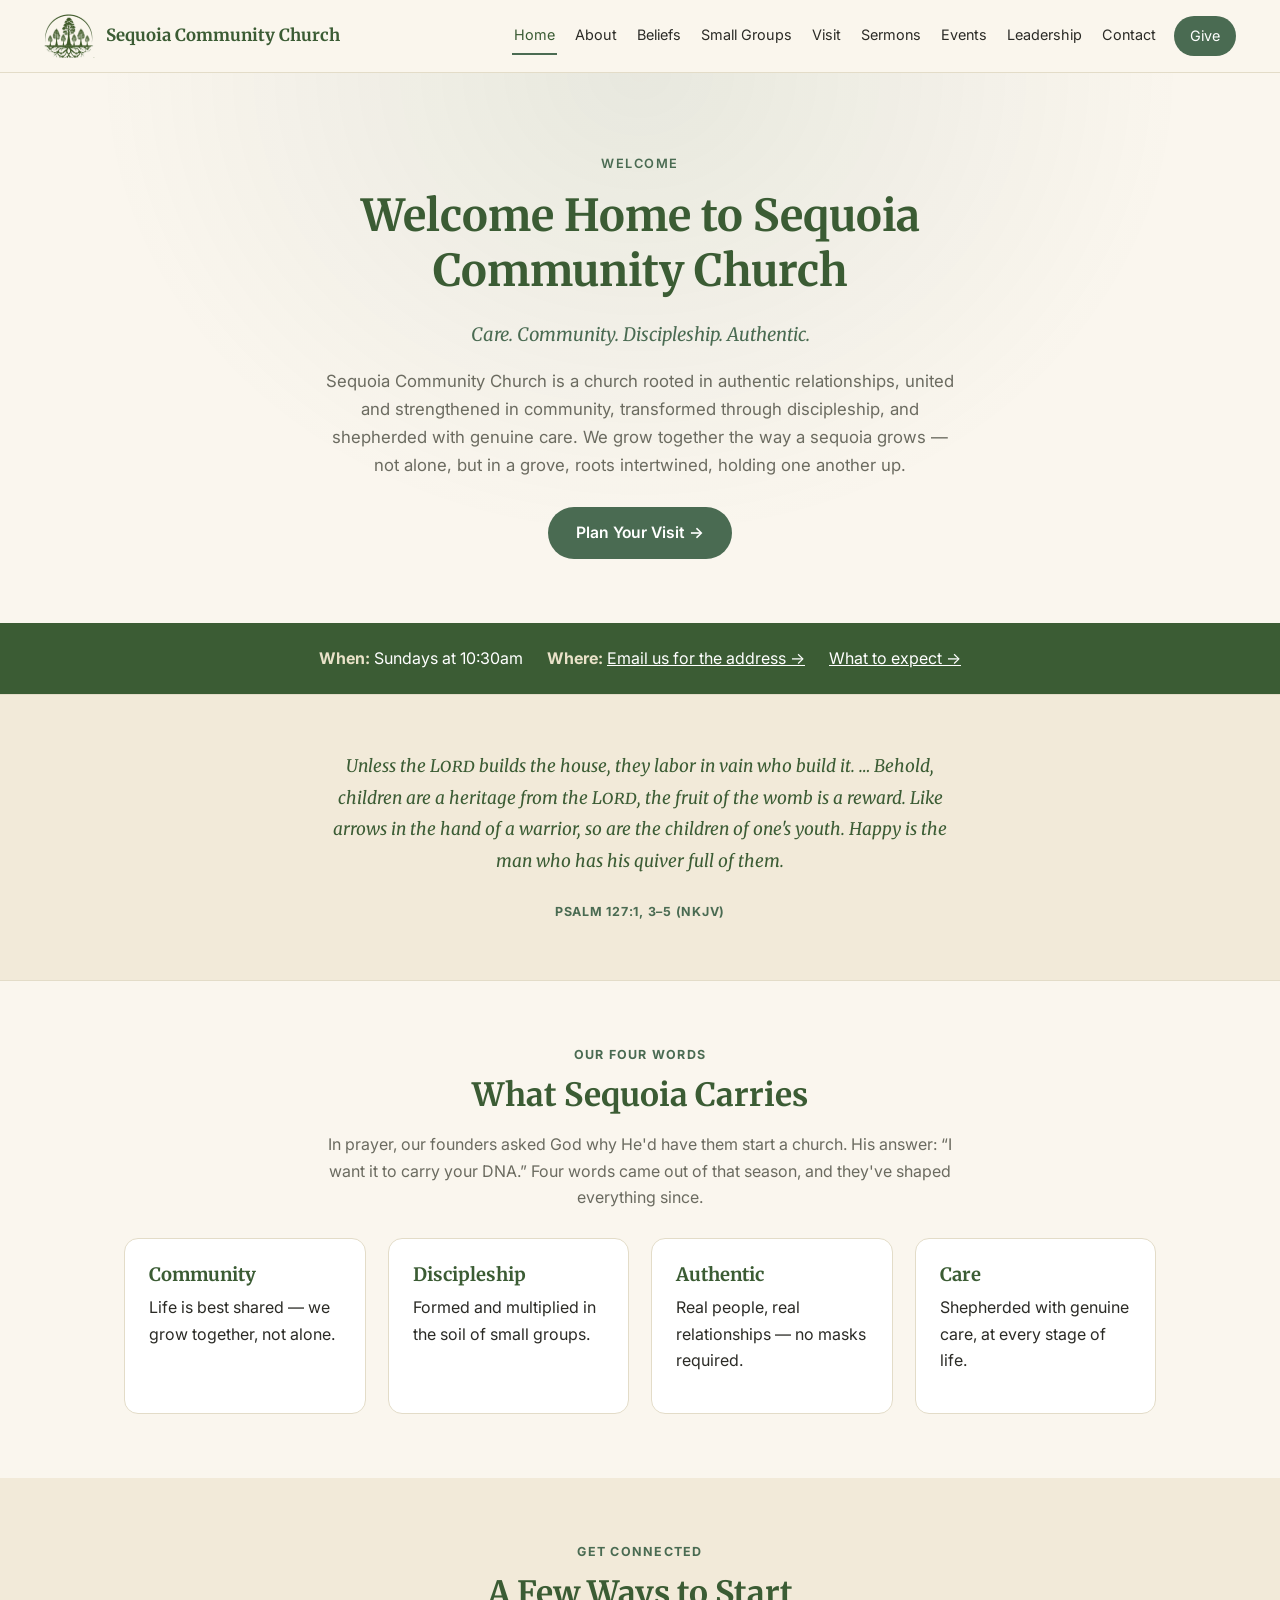
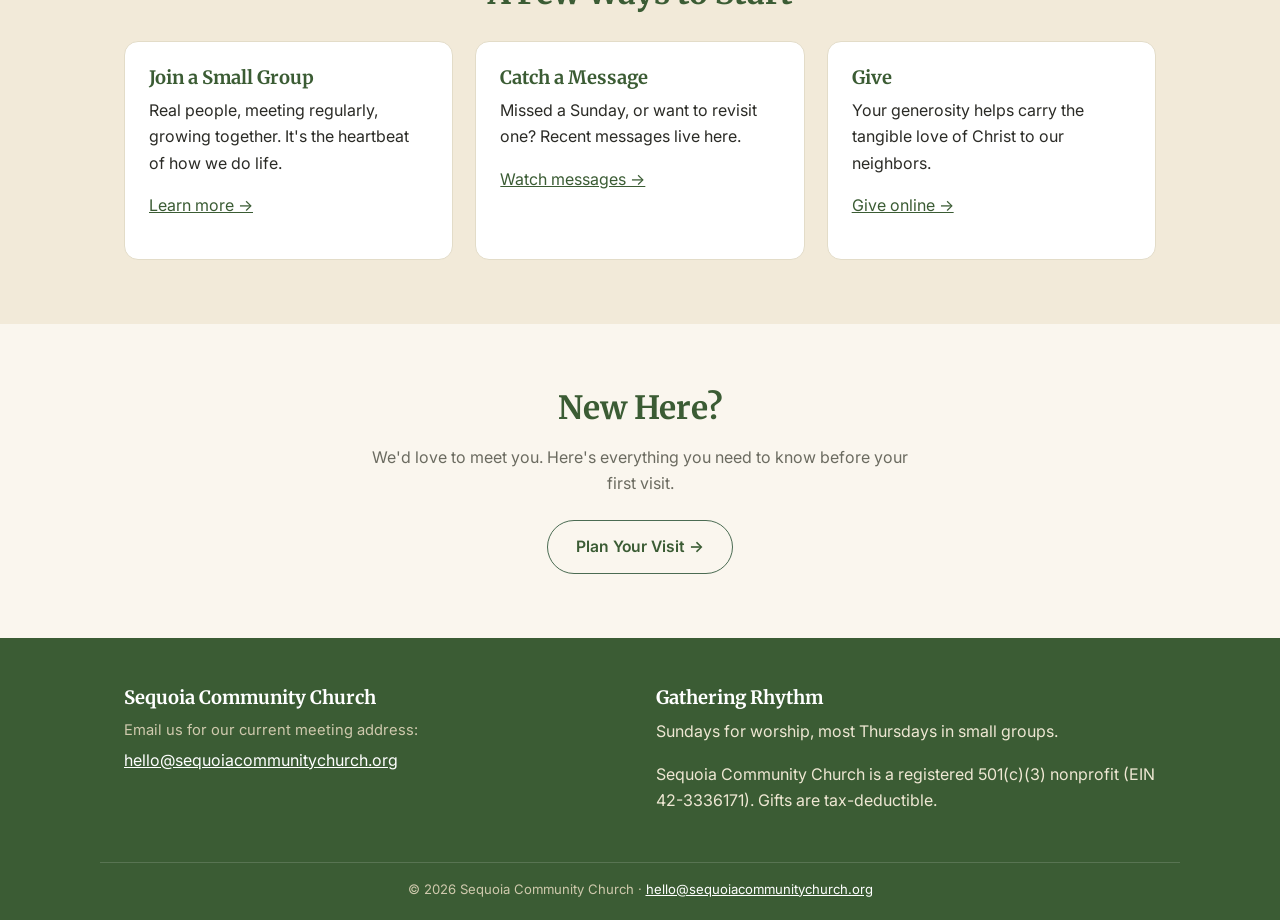
==== index.html @ 40dc04bb "Initial site build" ====
<!doctype html>
<html lang="en">
<head>
<meta charset="UTF-8">
<meta name="viewport" content="width=device-width, initial-scale=1">
<title>Sequoia Community Church</title>
<meta name="description" content="Sequoia Community Church — rooted in authentic relationships, united in community, transformed through discipleship, shepherded with genuine care.">
<link rel="icon" type="image/png" href="favicon.png">
<link rel="apple-touch-icon" href="apple-touch-icon.png">
<link rel="preconnect" href="https://fonts.googleapis.com">
<link rel="preconnect" href="https://fonts.gstatic.com" crossorigin>
<link href="https://fonts.googleapis.com/css2?family=Merriweather:wght@400;700;900&family=Inter:wght@400;500;600;700&display=swap" rel="stylesheet">
<link rel="stylesheet" href="styles.css">
</head>
<body>
<header class="site-header">
  <div class="wrap header-inner">
    <a href="index.html" class="brand">
      <img src="logo-mark.png" alt="Sequoia Community Church logo">
      Sequoia Community Church
    </a>
    <button class="nav-toggle" aria-label="Toggle menu">&#9776;</button>
    <nav class="site-nav">
      <a href="index.html" class="active">Home</a>
      <a href="about.html">About</a>
      <a href="beliefs.html">Beliefs</a>
      <a href="small-groups.html">Small Groups</a>
      <a href="visit.html">Visit</a>
      <a href="sermons.html">Sermons</a>
      <a href="events.html">Events</a>
      <a href="leadership.html">Leadership</a>
      <a href="contact.html">Contact</a>
      <a href="give.html" class="cta">Give</a>
    </nav>
  </div>
</header>

<section class="hero">
  <div class="wrap">
    <div class="eyebrow">Welcome</div>
    <h1>Welcome Home to Sequoia Community Church</h1>
    <p class="subhead">Care. Community. Discipleship. Authentic.</p>
    <p class="lede">Sequoia Community Church is a church rooted in authentic relationships, united and strengthened in community, transformed through discipleship, and shepherded with genuine care. We grow together the way a sequoia grows &mdash; not alone, but in a grove, roots intertwined, holding one another up.</p>
    <a href="visit.html" class="btn">Plan Your Visit &rarr;</a>
  </div>
</section>

<div class="info-band">
  <div class="wrap">
    <span><strong>When:</strong> Sundays at 10:30am</span>
    <span><strong>Where:</strong> <a href="mailto:hello@sequoiacommunitychurch.org" style="color:#fff;">Email us for the address &rarr;</a></span>
    <span><a href="visit.html" style="color:#fff; text-decoration:underline;">What to expect &rarr;</a></span>
  </div>
</div>

<div class="verse-band">
  <div class="wrap">
    <blockquote>
      <p>Unless the <span class="smallcaps">Lord</span> builds the house, they labor in vain who build it. &hellip; Behold, children are a heritage from the <span class="smallcaps">Lord</span>, the fruit of the womb is a reward. Like arrows in the hand of a warrior, so are the children of one's youth. Happy is the man who has his quiver full of them.</p>
      <span class="verse-cite">Psalm 127:1, 3&ndash;5 (NKJV)</span>
    </blockquote>
  </div>
</div>

<section class="section">
  <div class="wrap">
    <div class="kicker center">Our Four Words</div>
    <h2 class="center">What Sequoia Carries</h2>
    <p class="center" style="max-width:640px;margin:0 auto 8px;color:var(--muted);">In prayer, our founders asked God why He'd have them start a church. His answer: &ldquo;I want it to carry your DNA.&rdquo; Four words came out of that season, and they've shaped everything since.</p>
    <div class="card-grid mt">
      <div class="card">
        <h3>Community</h3>
        <p>Life is best shared &mdash; we grow together, not alone.</p>
      </div>
      <div class="card">
        <h3>Discipleship</h3>
        <p>Formed and multiplied in the soil of small groups.</p>
      </div>
      <div class="card">
        <h3>Authentic</h3>
        <p>Real people, real relationships &mdash; no masks required.</p>
      </div>
      <div class="card">
        <h3>Care</h3>
        <p>Shepherded with genuine care, at every stage of life.</p>
      </div>
    </div>
  </div>
</section>

<section class="section alt">
  <div class="wrap">
    <div class="kicker center">Get Connected</div>
    <h2 class="center">A Few Ways to Start</h2>
    <div class="card-grid mt">
      <div class="card">
        <h3>Join a Small Group</h3>
        <p>Real people, meeting regularly, growing together. It's the heartbeat of how we do life.</p>
        <p><a href="small-groups.html">Learn more &rarr;</a></p>
      </div>
      <div class="card">
        <h3>Catch a Message</h3>
        <p>Missed a Sunday, or want to revisit one? Recent messages live here.</p>
        <p><a href="sermons.html">Watch messages &rarr;</a></p>
      </div>
      <div class="card">
        <h3>Give</h3>
        <p>Your generosity helps carry the tangible love of Christ to our neighbors.</p>
        <p><a href="give.html">Give online &rarr;</a></p>
      </div>
    </div>
  </div>
</section>

<section class="section center">
  <div class="wrap">
    <h2>New Here?</h2>
    <p style="max-width:560px;margin:0 auto 24px;color:var(--muted);">We'd love to meet you. Here's everything you need to know before your first visit.</p>
    <a href="visit.html" class="btn outline">Plan Your Visit &rarr;</a>
  </div>
</section>

<footer class="site-footer">
  <div class="wrap footer-inner">
    <div>
      <h3 style="color:#fff;">Sequoia Community Church</h3>
      <p class="info-note">Email us for our current meeting address:</p>
      <p><a href="mailto:hello@sequoiacommunitychurch.org">hello@sequoiacommunitychurch.org</a></p>
    </div>
    <div>
      <h3 style="color:#fff;">Gathering Rhythm</h3>
      <p>Sundays for worship, most Thursdays in small groups.</p>
      <p>Sequoia Community Church is a registered 501(c)(3) nonprofit (EIN 42-3336171). Gifts are tax-deductible.</p>
    </div>
  </div>
  <p class="fine-print">&copy; 2026 Sequoia Community Church &middot; <a href="mailto:hello@sequoiacommunitychurch.org">hello@sequoiacommunitychurch.org</a></p>
</footer>
<script src="script.js"></script>
</body>
</html>
---- styles.css ----
/* Sequoia Community Church — shared stylesheet */

:root {
  --green-dark: #3b5c34;
  --green: #4a6b52;
  --green-light: #7a9a80;
  --cream: #faf6ee;
  --cream-deep: #f2ead9;
  --text: #2b2b26;
  --muted: #6b6b60;
  --border: #e3dcc8;
  --todo-bg: #fff6e0;
  --todo-border: #e0b84b;
  --max: 1080px;
}

* { box-sizing: border-box; }

html { scroll-behavior: smooth; }

body {
  margin: 0;
  background: var(--cream);
  color: var(--text);
  font-family: "Inter", "Open Sans", -apple-system, BlinkMacSystemFont, sans-serif;
  line-height: 1.65;
  -webkit-font-smoothing: antialiased;
}

h1, h2, h3, h4 {
  font-family: "Merriweather", "Playfair Display", Georgia, serif;
  color: var(--green-dark);
  line-height: 1.25;
  margin: 0 0 0.5em;
}

h1 { font-size: clamp(2rem, 4vw, 2.75rem); }
h2 { font-size: clamp(1.5rem, 3vw, 2rem); }
h3 { font-size: 1.15rem; }

p { margin: 0 0 1em; }

a { color: var(--green-dark); }
a:hover { color: var(--green); }

.wrap {
  max-width: var(--max);
  margin: 0 auto;
  padding: 0 24px;
}

/* Header / nav */
.site-header {
  position: sticky;
  top: 0;
  z-index: 50;
  background: rgba(250, 246, 238, 0.95);
  backdrop-filter: saturate(180%) blur(6px);
  border-bottom: 1px solid var(--border);
}

.site-header .wrap {
  max-width: 1240px;
}

.header-inner {
  display: flex;
  align-items: center;
  justify-content: space-between;
  height: 72px;
}

.brand {
  display: flex;
  align-items: center;
  gap: 10px;
  text-decoration: none;
  color: var(--green-dark);
  font-family: "Merriweather", serif;
  font-weight: 700;
  font-size: 1.05rem;
  white-space: nowrap;
}

.brand svg { width: 30px; height: 30px; flex-shrink: 0; }
.brand img { height: 44px; width: auto; flex-shrink: 0; }

.nav-toggle {
  display: none;
  background: none;
  border: 1px solid var(--border);
  border-radius: 6px;
  font-size: 1.3rem;
  padding: 4px 10px;
  cursor: pointer;
  color: var(--green-dark);
}

.site-nav {
  display: flex;
  align-items: center;
  gap: 16px;
  flex-wrap: wrap;
}

.site-nav a {
  text-decoration: none;
  color: var(--text);
  font-size: 0.9rem;
  white-space: nowrap;
  padding: 6px 2px;
  border-bottom: 2px solid transparent;
}

.site-nav a:hover,
.site-nav a.active {
  color: var(--green-dark);
  border-bottom-color: var(--green);
}

.site-nav a.cta {
  background: var(--green);
  color: #fff;
  padding: 8px 16px;
  border-radius: 999px;
  border-bottom: none;
}

.site-nav a.cta:hover { background: var(--green-dark); color: #fff; }

@media (max-width: 980px) {
  .nav-toggle { display: inline-block; }
  .site-nav {
    display: none;
    position: absolute;
    top: 72px;
    left: 0;
    right: 0;
    background: var(--cream);
    border-bottom: 1px solid var(--border);
    flex-direction: column;
    align-items: flex-start;
    padding: 12px 24px 20px;
    gap: 14px;
  }
  .site-nav.open { display: flex; }
  .site-nav a.cta { align-self: flex-start; }
}

/* Hero */
.hero {
  padding: 80px 0 64px;
  text-align: center;
  background:
    radial-gradient(ellipse at top, rgba(74,107,82,0.10), transparent 60%),
    var(--cream);
}

.hero .eyebrow {
  text-transform: uppercase;
  letter-spacing: 0.12em;
  color: var(--green);
  font-weight: 600;
  font-size: 0.8rem;
  margin-bottom: 14px;
}

.hero h1 { max-width: 720px; margin-left: auto; margin-right: auto; }

.hero .subhead {
  font-family: "Merriweather", serif;
  font-style: italic;
  color: var(--green);
  font-size: 1.15rem;
  margin-bottom: 18px;
}

.hero .lede {
  max-width: 640px;
  margin: 0 auto 28px;
  color: var(--muted);
  font-size: 1.05rem;
}

/* Buttons */
.btn {
  display: inline-block;
  background: var(--green);
  color: #fff !important;
  text-decoration: none;
  padding: 13px 28px;
  border-radius: 999px;
  font-weight: 600;
  font-size: 0.98rem;
  transition: background 0.15s ease;
}

.btn:hover { background: var(--green-dark); }

.btn.outline {
  background: transparent;
  color: var(--green-dark) !important;
  border: 1.5px solid var(--green);
}

.btn.outline:hover { background: var(--cream-deep); }

/* Info band */
.info-band {
  background: var(--green-dark);
  color: #fff;
}

.info-band .wrap {
  display: flex;
  flex-wrap: wrap;
  gap: 24px;
  justify-content: center;
  align-items: center;
  padding: 22px 24px;
  text-align: center;
  font-size: 1rem;
}

.info-band strong { color: #e9e2c8; }

/* Sections */
.section {
  padding: 64px 0;
}

.section.alt { background: var(--cream-deep); }

.section .kicker {
  text-transform: uppercase;
  letter-spacing: 0.1em;
  color: var(--green);
  font-weight: 700;
  font-size: 0.78rem;
  margin-bottom: 10px;
}

.two-col {
  display: grid;
  grid-template-columns: 1fr 1fr;
  gap: 48px;
  align-items: start;
}

@media (max-width: 760px) {
  .two-col { grid-template-columns: 1fr; }
}

/* Cards / grid */
.card-grid {
  display: grid;
  grid-template-columns: repeat(auto-fit, minmax(220px, 1fr));
  gap: 22px;
  margin-top: 24px;
}

.card {
  background: #fff;
  border: 1px solid var(--border);
  border-radius: 14px;
  padding: 24px;
}

.card h3 { margin-bottom: 8px; }

/* Leadership grid */
.people-grid {
  display: grid;
  grid-template-columns: repeat(auto-fit, minmax(230px, 1fr));
  gap: 26px;
  margin-top: 28px;
}

.person {
  background: #fff;
  border: 1px solid var(--border);
  border-radius: 14px;
  padding: 24px;
  text-align: center;
}

.person .avatar {
  width: 84px;
  height: 84px;
  border-radius: 50%;
  background: var(--cream-deep);
  border: 2px solid var(--green-light);
  margin: 0 auto 14px;
  display: flex;
  align-items: center;
  justify-content: center;
  color: var(--green);
  font-family: "Merriweather", serif;
  font-weight: 700;
  font-size: 1.4rem;
}

.person .word {
  display: inline-block;
  margin-top: 6px;
  font-size: 0.78rem;
  letter-spacing: 0.08em;
  text-transform: uppercase;
  color: var(--green);
  font-weight: 700;
}

/* Belief list */
.belief-list {
  list-style: none;
  margin: 0;
  padding: 0;
  display: grid;
  gap: 12px;
}

.belief-list li {
  background: #fff;
  border: 1px solid var(--border);
  border-left: 4px solid var(--green);
  border-radius: 8px;
  padding: 14px 18px;
}

/* Detail list (Plan a Visit) */
.detail-list { list-style: none; padding: 0; margin: 0; display: grid; gap: 16px; }
.detail-list li {
  display: grid;
  grid-template-columns: 140px 1fr;
  gap: 16px;
  padding-bottom: 16px;
  border-bottom: 1px solid var(--border);
}
.detail-list li:last-child { border-bottom: none; padding-bottom: 0; }
.detail-list .label { font-weight: 700; color: var(--green-dark); }

@media (max-width: 560px) {
  .detail-list li { grid-template-columns: 1fr; gap: 4px; }
}

/* Todo callout */
.todo {
  background: var(--todo-bg);
  border: 1px solid var(--todo-border);
  border-radius: 10px;
  padding: 14px 18px;
  font-size: 0.92rem;
  color: #5a4a12;
  margin: 16px 0;
}

.todo strong { color: #7a5e00; }

.todo-inline {
  background: var(--todo-bg);
  border: 1px solid var(--todo-border);
  border-radius: 6px;
  padding: 1px 8px;
  color: #7a5e00;
  font-style: normal;
  font-weight: 600;
}

.info-band .todo-inline {
  background: rgba(255,255,255,0.14);
  border-color: rgba(224,184,75,0.7);
  color: #ffe9a8;
}

/* Embed placeholder */
.embed-frame {
  border: 1px dashed var(--green-light);
  border-radius: 14px;
  background: #fff;
  min-height: 340px;
  display: flex;
  align-items: center;
  justify-content: center;
  text-align: center;
  padding: 32px;
}

.embed-frame iframe { width: 100%; height: 640px; border: 0; border-radius: 12px; }

/* Footer */
.site-footer {
  background: var(--green-dark);
  color: #eee7d3;
  padding: 48px 0 20px;
}

.footer-inner {
  display: grid;
  grid-template-columns: 1fr 1fr;
  gap: 32px;
}

@media (max-width: 700px) {
  .footer-inner { grid-template-columns: 1fr; }
}

.site-footer a { color: #fff; }
.site-footer .todo { background: rgba(255,255,255,0.08); border-color: rgba(224,184,75,0.6); color: #f4e8bd; }
.site-footer .todo strong { color: #ffe08a; }
.site-footer .info-note { color: #cfc9ad; margin-bottom: 4px; }

.fine-print {
  max-width: var(--max);
  margin: 32px auto 0;
  padding: 16px 24px 0;
  border-top: 1px solid rgba(255,255,255,0.15);
  font-size: 0.82rem;
  color: #cfc9ad;
  text-align: center;
}

.center { text-align: center; }
.mt { margin-top: 28px; }

.smallcaps { font-variant: small-caps; }

/* Scripture / verse callout */
.verse-band {
  background: var(--cream-deep);
  border-top: 1px solid var(--border);
  border-bottom: 1px solid var(--border);
  padding: 56px 0;
}

.verse-band blockquote {
  margin: 0 auto;
  max-width: 620px;
  font-family: "Merriweather", serif;
  font-style: italic;
  color: var(--green-dark);
  font-size: 1.08rem;
  line-height: 1.85;
  text-align: center;
}

.verse-band blockquote p { margin: 0 0 1.1em; }
.verse-band blockquote p:last-child { margin-bottom: 0; }

.verse-cite {
  display: block;
  margin-top: 22px;
  font-family: "Inter", sans-serif;
  font-style: normal;
  font-weight: 700;
  letter-spacing: 0.06em;
  text-transform: uppercase;
  font-size: 0.78rem;
  color: var(--green);
}

/* Inline note / decided-info link (replaces amber todo once a placeholder is settled) */
.info-note {
  font-size: 0.92rem;
  color: var(--muted);
}

.logo-full {
  display: block;
  max-width: 260px;
  width: 100%;
  height: auto;
  margin: 0 auto 20px;
}
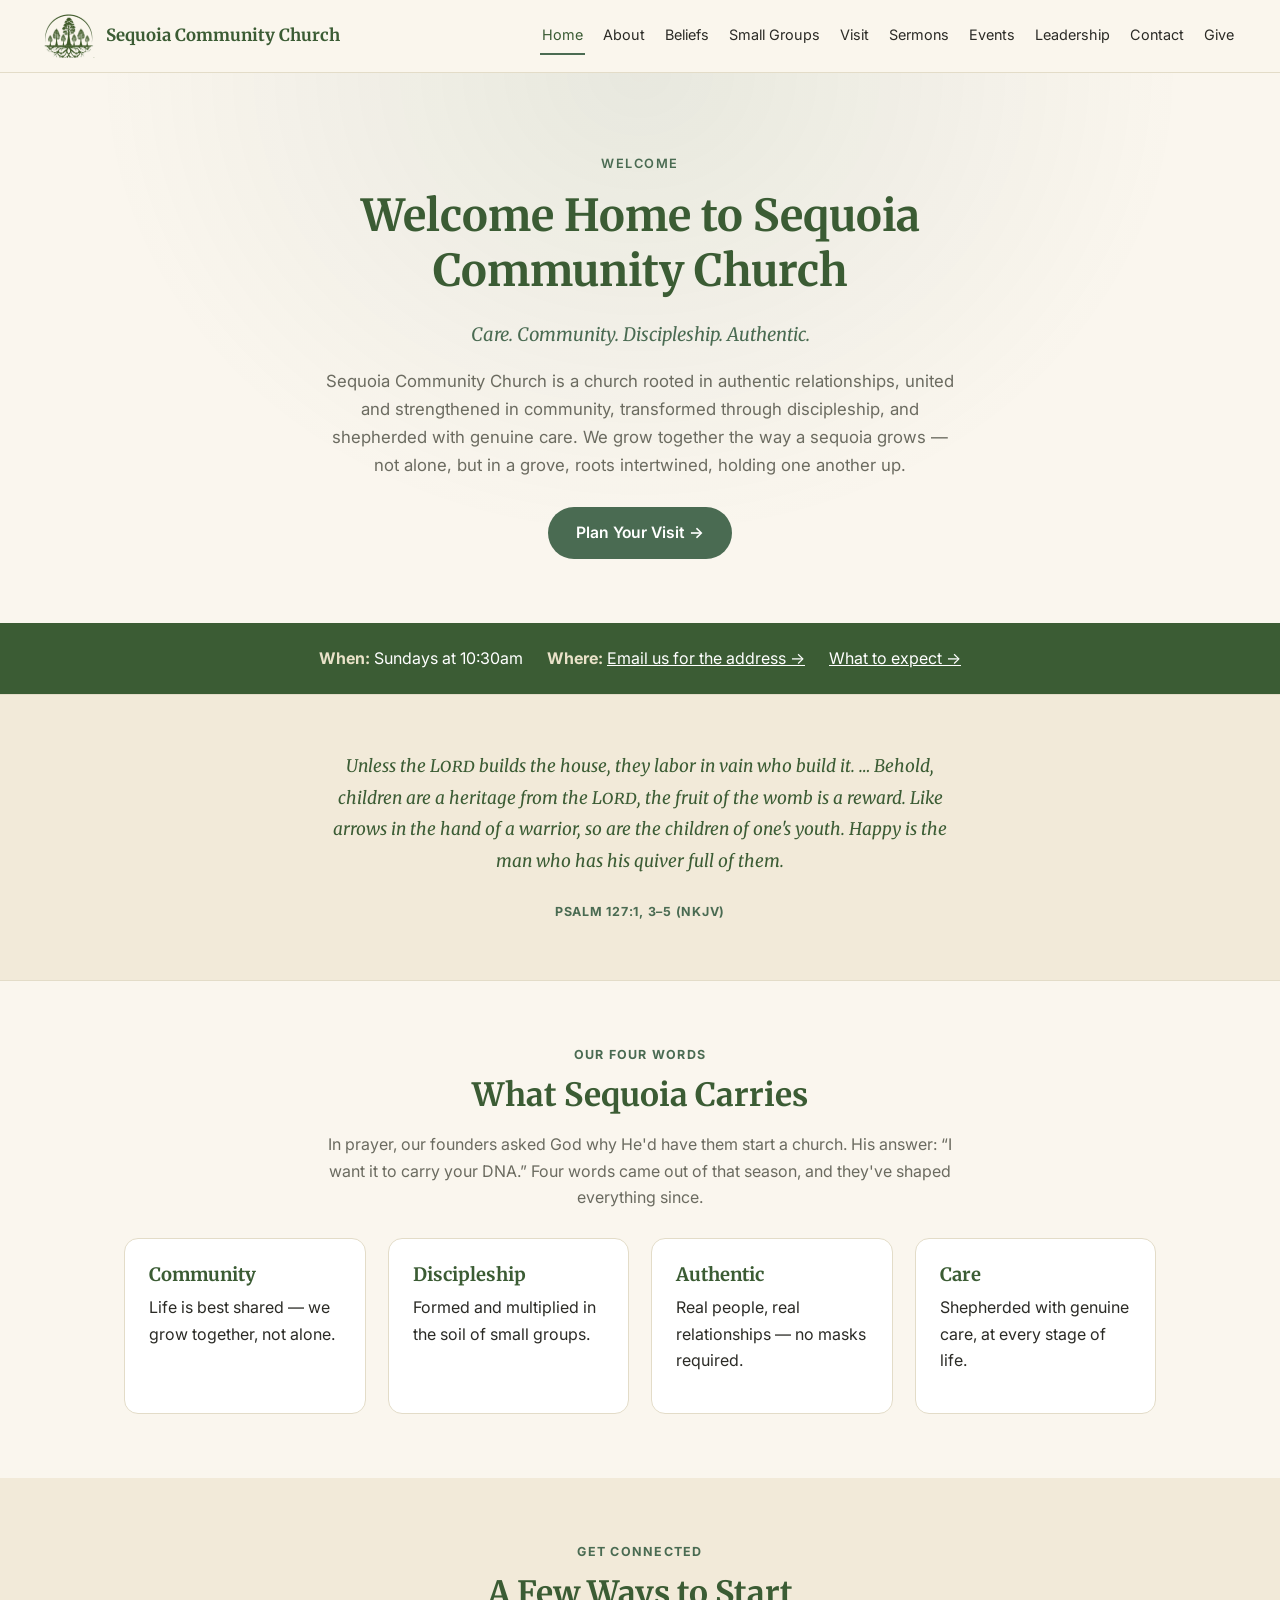
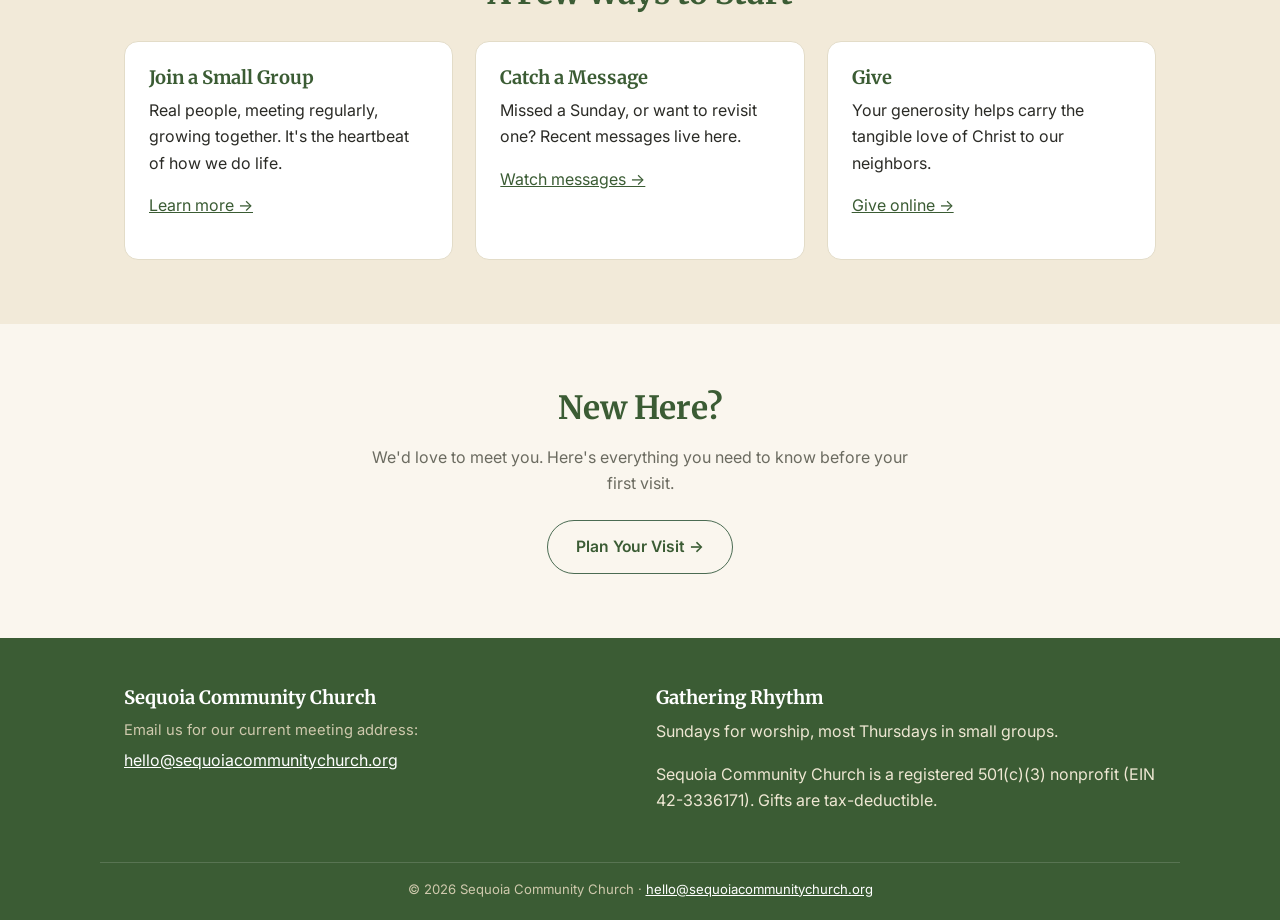
==== commit 57fc4d56: "Fix nav wrapping, remove leadership bio placeholders" ====
--- a/index.html
+++ b/index.html
@@ -30,7 +30,7 @@
       <a href="events.html">Events</a>
       <a href="leadership.html">Leadership</a>
       <a href="contact.html">Contact</a>
-      <a href="give.html" class="cta">Give</a>
+      <a href="give.html">Give</a>
     </nav>
   </div>
 </header>
--- a/styles.css
+++ b/styles.css
@@ -118,17 +118,7 @@
   border-bottom-color: var(--green);
 }
 
-.site-nav a.cta {
-  background: var(--green);
-  color: #fff;
-  padding: 8px 16px;
-  border-radius: 999px;
-  border-bottom: none;
-}
-
-.site-nav a.cta:hover { background: var(--green-dark); color: #fff; }
-
-@media (max-width: 980px) {
+@media (max-width: 1200px) {
   .nav-toggle { display: inline-block; }
   .site-nav {
     display: none;
@@ -144,7 +134,6 @@
     gap: 14px;
   }
   .site-nav.open { display: flex; }
-  .site-nav a.cta { align-self: flex-start; }
 }
 
 /* Hero */
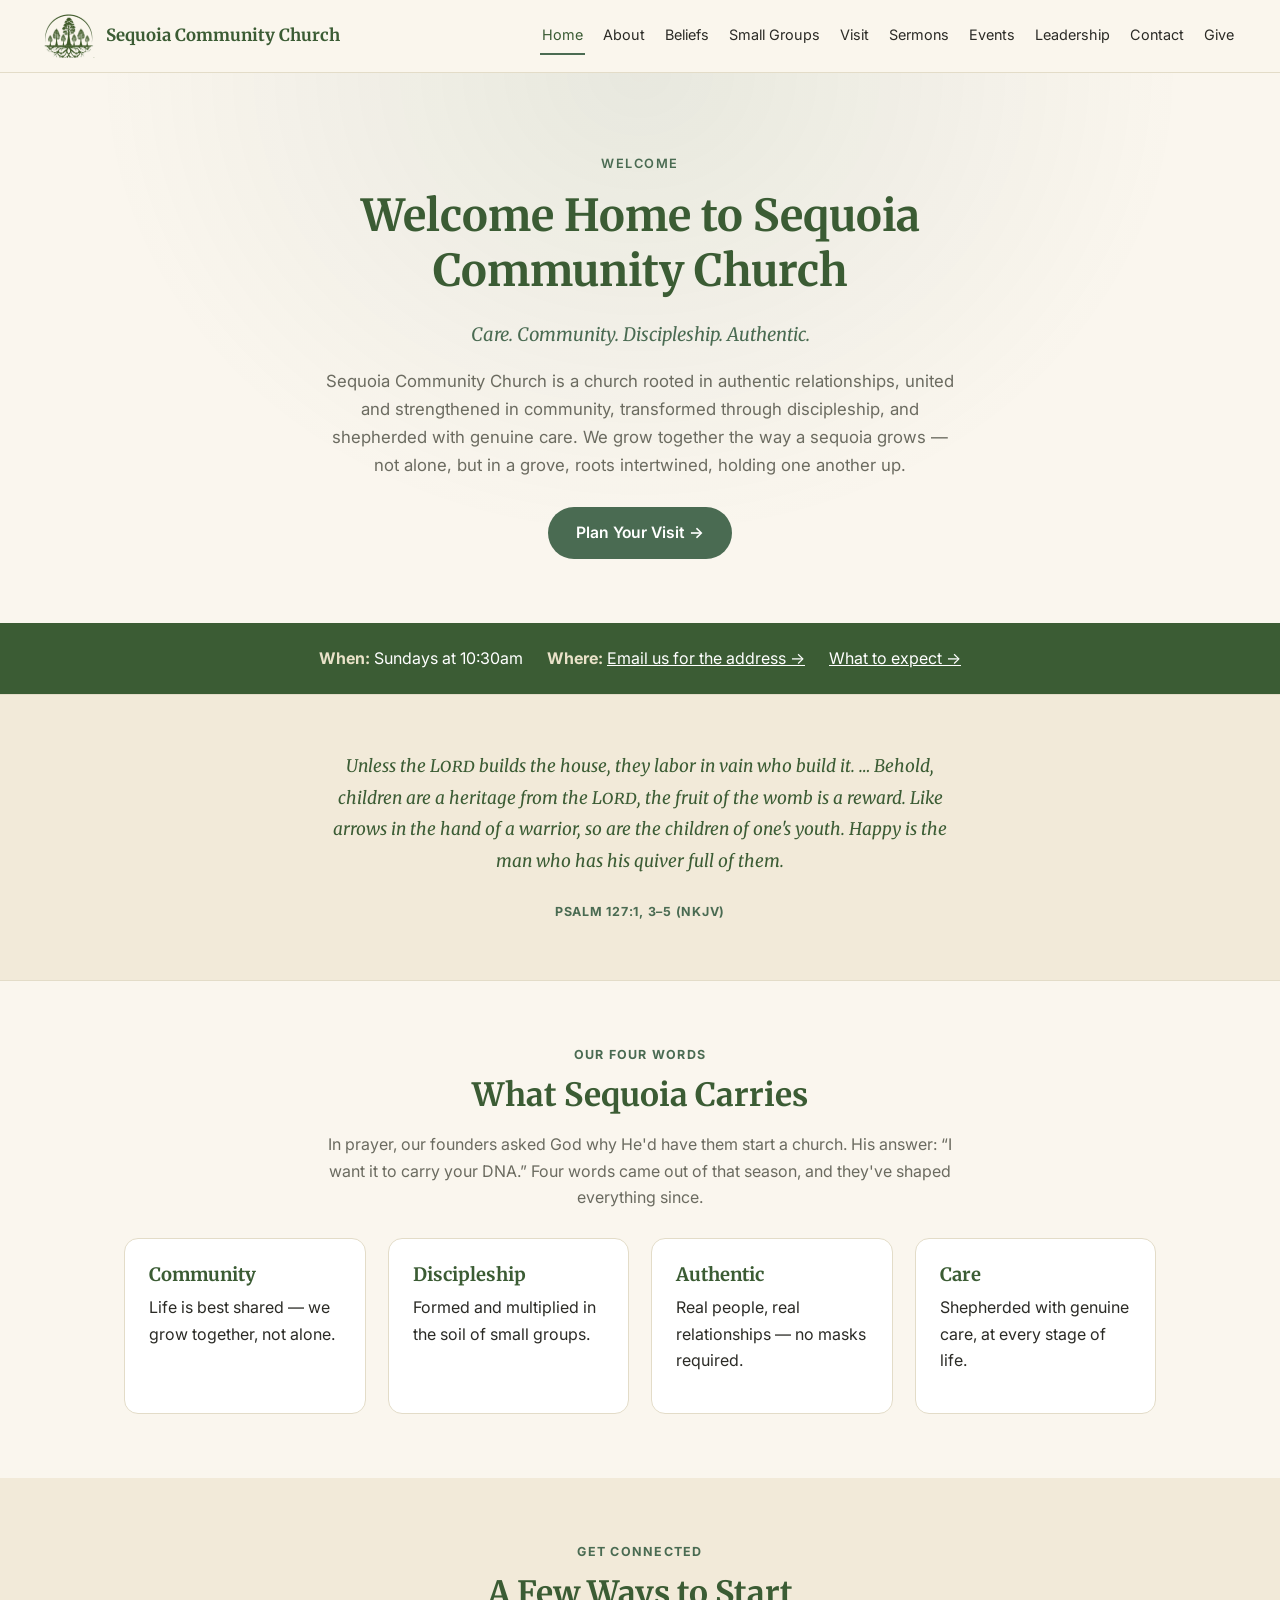
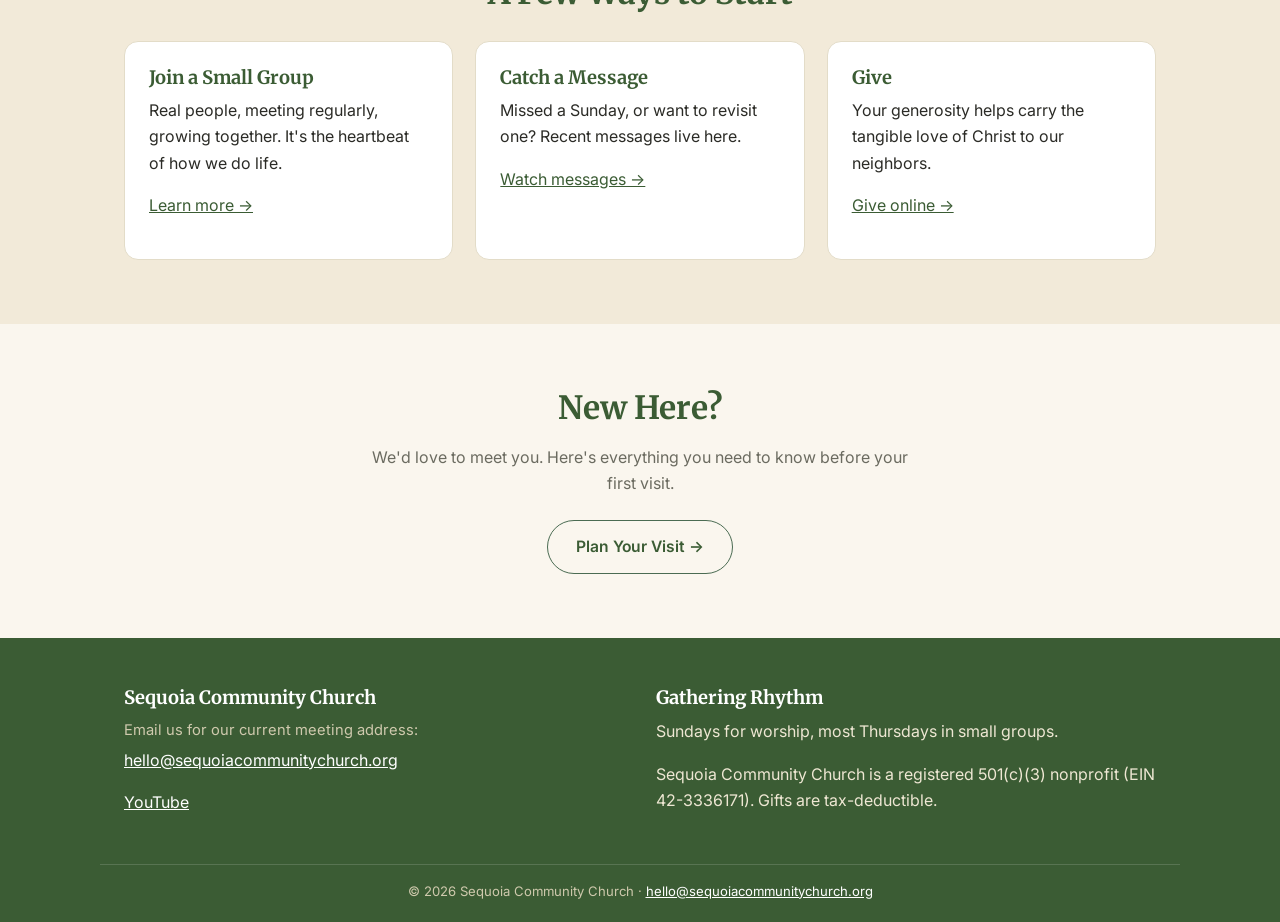
==== commit 64c4e364: "Add YouTube channel link to Sermons page and site footer" ====
--- a/index.html
+++ b/index.html
@@ -10,6 +10,7 @@
 <link rel="preconnect" href="https://fonts.googleapis.com">
 <link rel="preconnect" href="https://fonts.gstatic.com" crossorigin>
 <link href="https://fonts.googleapis.com/css2?family=Merriweather:wght@400;700;900&family=Inter:wght@400;500;600;700&display=swap" rel="stylesheet">
+<link rel="canonical" href="https://sequoiacommunitychurch.org/">
 <link rel="stylesheet" href="styles.css">
 </head>
 <body>
@@ -126,6 +127,7 @@
       <h3 style="color:#fff;">Sequoia Community Church</h3>
       <p class="info-note">Email us for our current meeting address:</p>
       <p><a href="mailto:hello@sequoiacommunitychurch.org">hello@sequoiacommunitychurch.org</a></p>
+      <p><a href="https://www.youtube.com/@SequoiaCommunityChurch" target="_blank" rel="noopener">YouTube</a></p>
     </div>
     <div>
       <h3 style="color:#fff;">Gathering Rhythm</h3>
--- a/styles.css
+++ b/styles.css
@@ -126,6 +126,8 @@
     top: 72px;
     left: 0;
     right: 0;
+    max-height: calc(100vh - 72px);
+    overflow-y: auto;
     background: var(--cream);
     border-bottom: 1px solid var(--border);
     flex-direction: column;
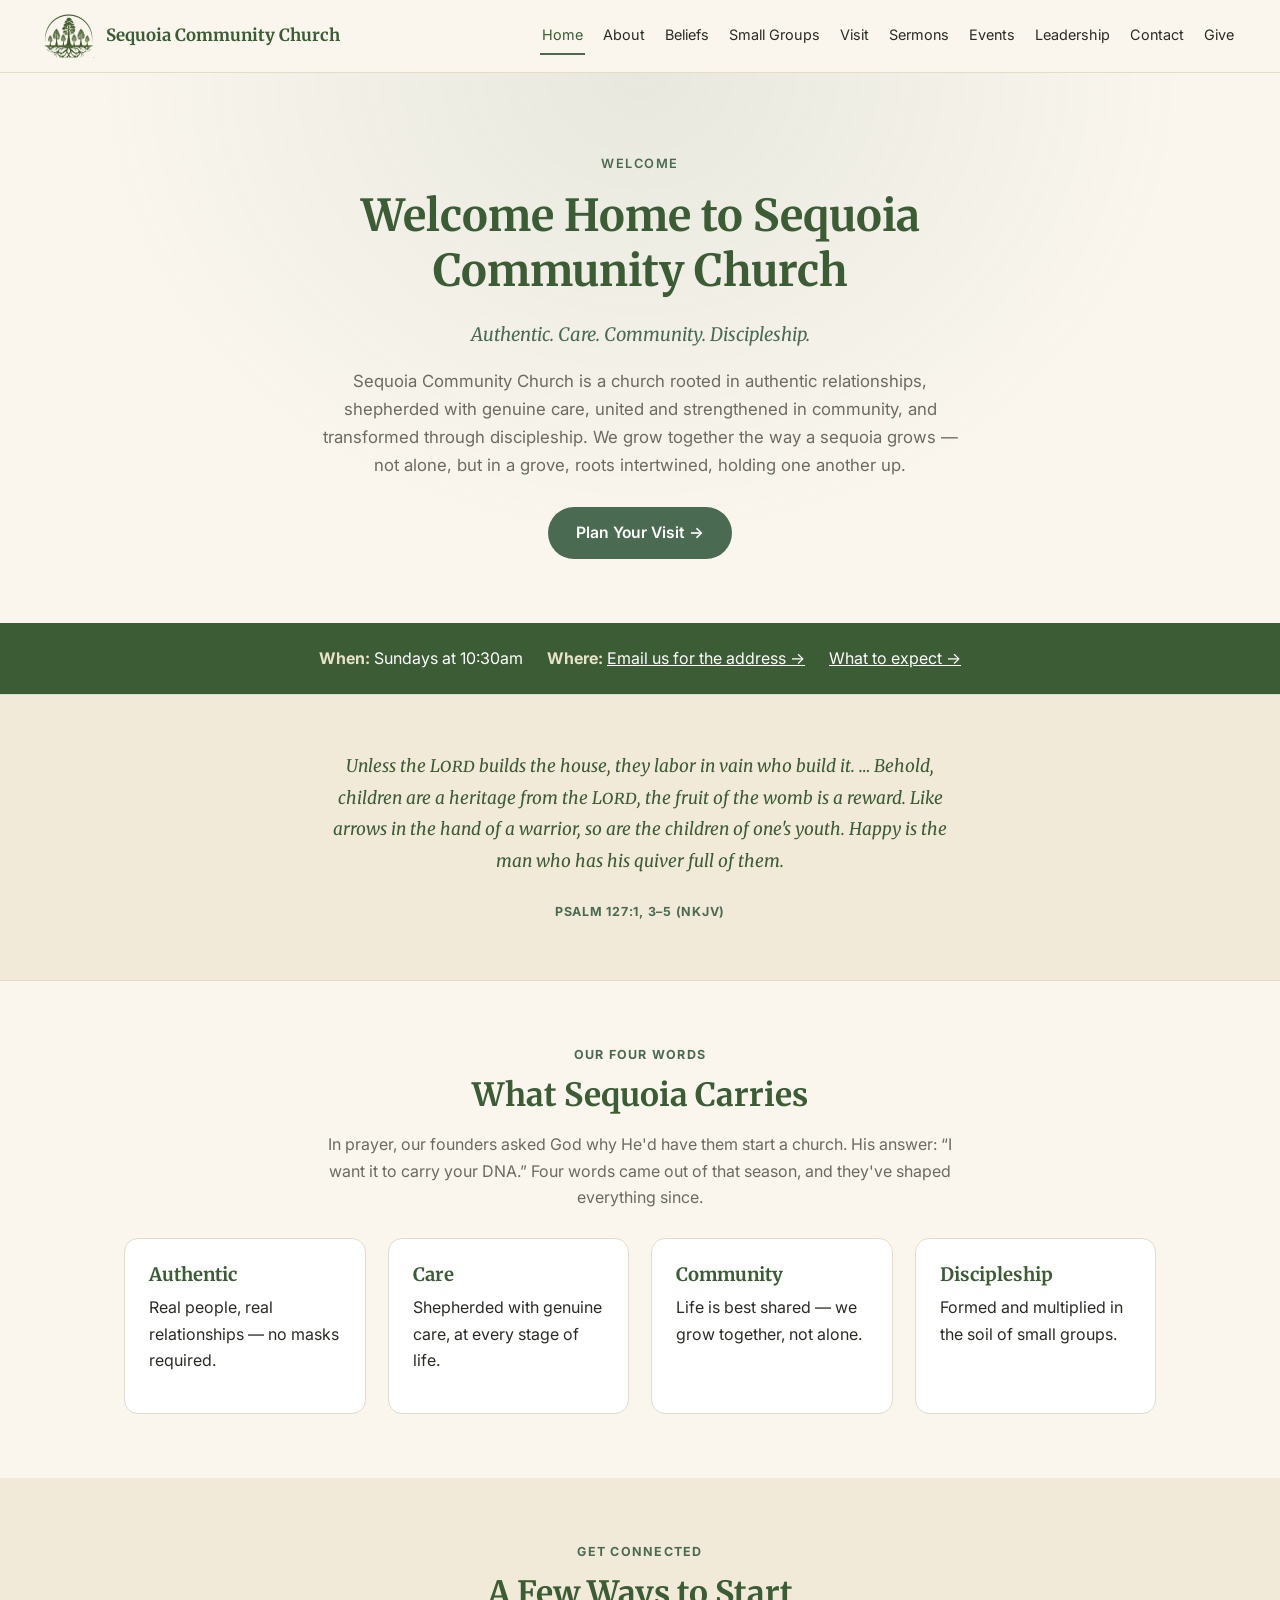
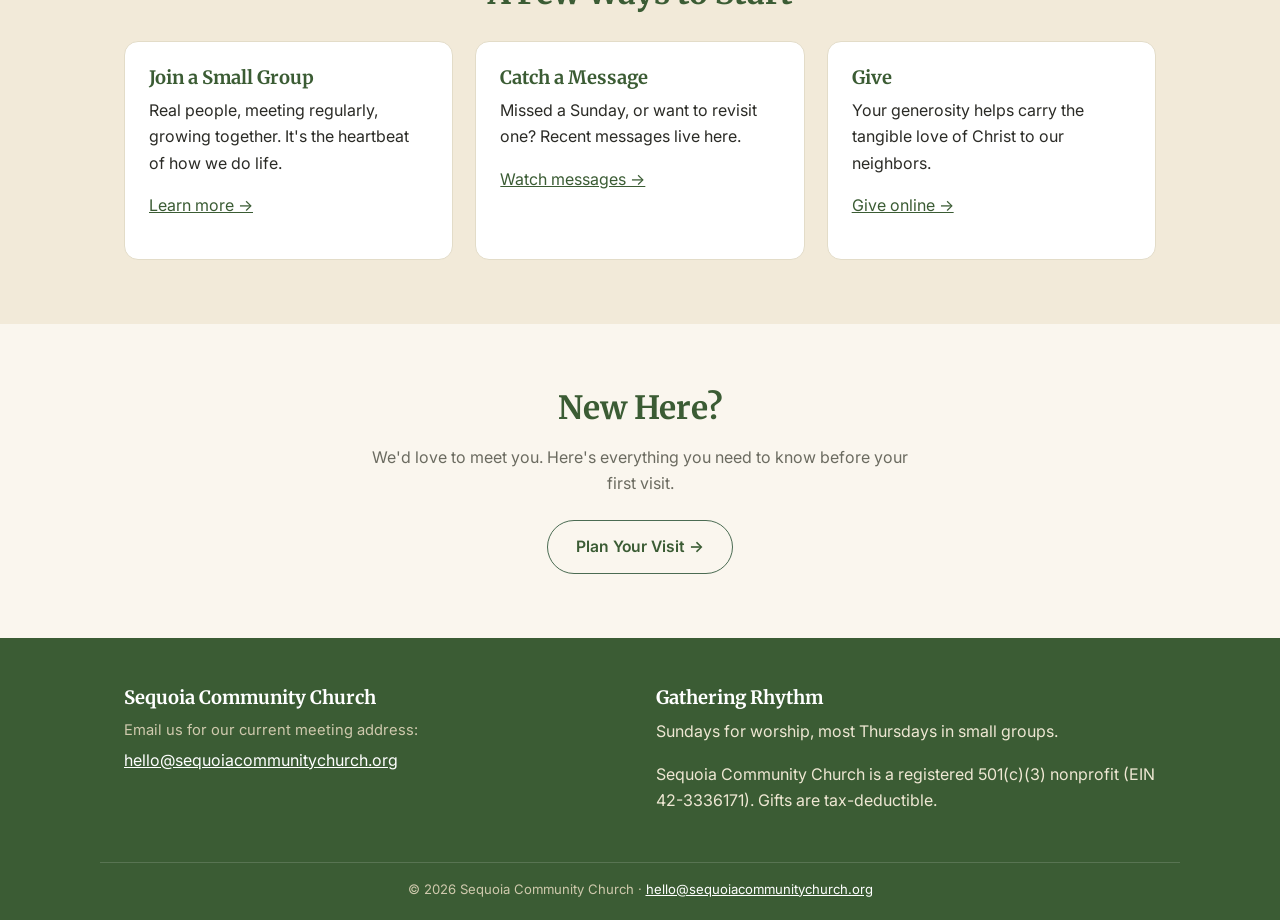
==== commit 2ada149f: "Reorder four founding words to Authentic, Care, Community, Discipleship" ====
--- a/index.html
+++ b/index.html
@@ -40,8 +40,8 @@
   <div class="wrap">
     <div class="eyebrow">Welcome</div>
     <h1>Welcome Home to Sequoia Community Church</h1>
-    <p class="subhead">Care. Community. Discipleship. Authentic.</p>
-    <p class="lede">Sequoia Community Church is a church rooted in authentic relationships, united and strengthened in community, transformed through discipleship, and shepherded with genuine care. We grow together the way a sequoia grows &mdash; not alone, but in a grove, roots intertwined, holding one another up.</p>
+    <p class="subhead">Authentic. Care. Community. Discipleship.</p>
+    <p class="lede">Sequoia Community Church is a church rooted in authentic relationships, shepherded with genuine care, united and strengthened in community, and transformed through discipleship. We grow together the way a sequoia grows &mdash; not alone, but in a grove, roots intertwined, holding one another up.</p>
     <a href="visit.html" class="btn">Plan Your Visit &rarr;</a>
   </div>
 </section>
@@ -70,20 +70,20 @@
     <p class="center" style="max-width:640px;margin:0 auto 8px;color:var(--muted);">In prayer, our founders asked God why He'd have them start a church. His answer: &ldquo;I want it to carry your DNA.&rdquo; Four words came out of that season, and they've shaped everything since.</p>
     <div class="card-grid mt">
       <div class="card">
+        <h3>Authentic</h3>
+        <p>Real people, real relationships &mdash; no masks required.</p>
+      </div>
+      <div class="card">
+        <h3>Care</h3>
+        <p>Shepherded with genuine care, at every stage of life.</p>
+      </div>
+      <div class="card">
         <h3>Community</h3>
         <p>Life is best shared &mdash; we grow together, not alone.</p>
       </div>
       <div class="card">
         <h3>Discipleship</h3>
         <p>Formed and multiplied in the soil of small groups.</p>
-      </div>
-      <div class="card">
-        <h3>Authentic</h3>
-        <p>Real people, real relationships &mdash; no masks required.</p>
-      </div>
-      <div class="card">
-        <h3>Care</h3>
-        <p>Shepherded with genuine care, at every stage of life.</p>
       </div>
     </div>
   </div>
@@ -127,7 +127,6 @@
       <h3 style="color:#fff;">Sequoia Community Church</h3>
       <p class="info-note">Email us for our current meeting address:</p>
       <p><a href="mailto:hello@sequoiacommunitychurch.org">hello@sequoiacommunitychurch.org</a></p>
-      <p><a href="https://www.youtube.com/@SequoiaCommunityChurch" target="_blank" rel="noopener">YouTube</a></p>
     </div>
     <div>
       <h3 style="color:#fff;">Gathering Rhythm</h3>
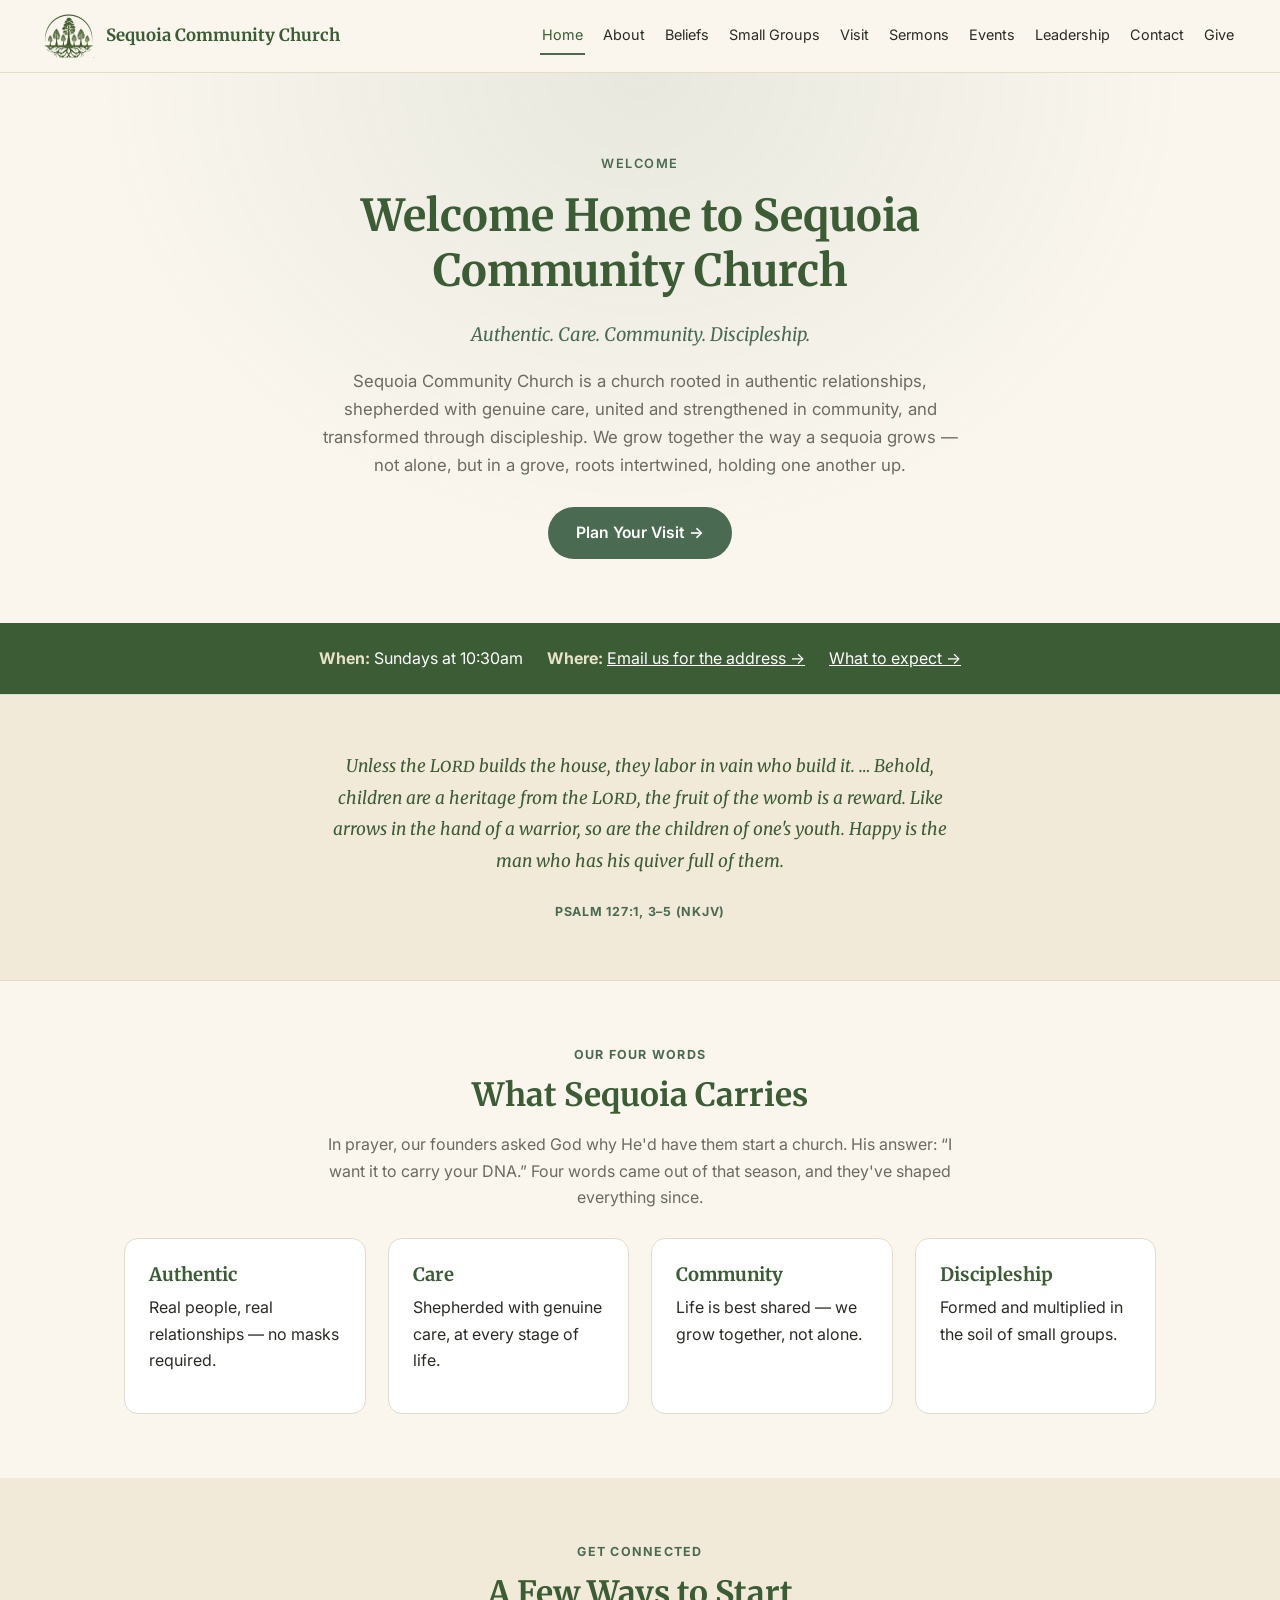
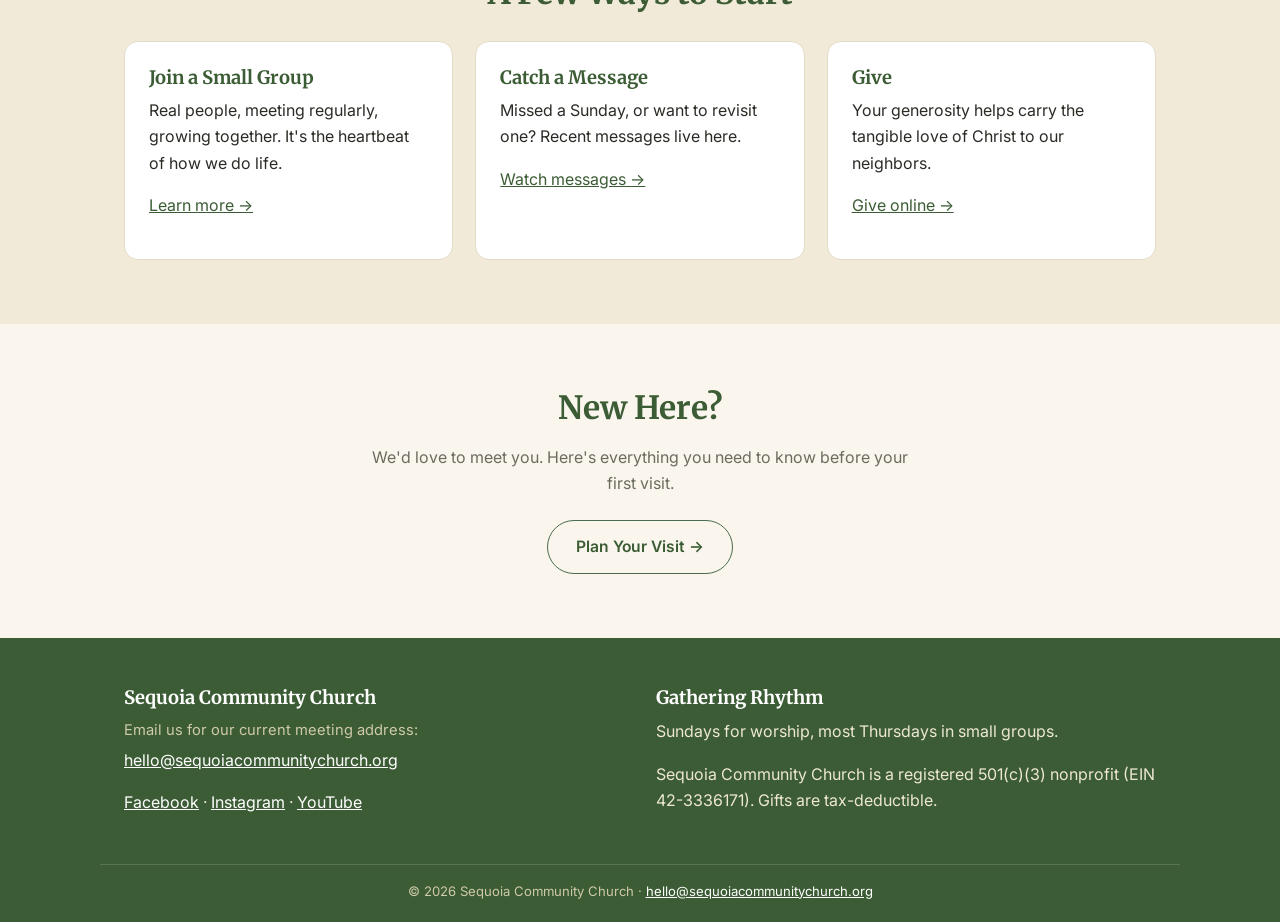
==== commit 7fd883a8: "Add Facebook and Instagram links to site footer Co-Authored-By: Claude Opus 5.5 <noreply@anthropic.c" ====
--- a/index.html
+++ b/index.html
@@ -11,27 +11,27 @@
 <link rel="preconnect" href="https://fonts.gstatic.com" crossorigin>
 <link href="https://fonts.googleapis.com/css2?family=Merriweather:wght@400;700;900&family=Inter:wght@400;500;600;700&display=swap" rel="stylesheet">
 <link rel="canonical" href="https://sequoiacommunitychurch.org/">
-<link rel="stylesheet" href="styles.css">
+<link rel="stylesheet" href="styles.css?v=2">
 </head>
 <body>
 <header class="site-header">
   <div class="wrap header-inner">
-    <a href="index.html" class="brand">
+    <a href="/" class="brand">
       <img src="logo-mark.png" alt="Sequoia Community Church logo">
       Sequoia Community Church
     </a>
     <button class="nav-toggle" aria-label="Toggle menu">&#9776;</button>
     <nav class="site-nav">
-      <a href="index.html" class="active">Home</a>
-      <a href="about.html">About</a>
-      <a href="beliefs.html">Beliefs</a>
-      <a href="small-groups.html">Small Groups</a>
-      <a href="visit.html">Visit</a>
-      <a href="sermons.html">Sermons</a>
-      <a href="events.html">Events</a>
-      <a href="leadership.html">Leadership</a>
-      <a href="contact.html">Contact</a>
-      <a href="give.html">Give</a>
+      <a href="/" class="active">Home</a>
+      <a href="/about">About</a>
+      <a href="/beliefs">Beliefs</a>
+      <a href="/small-groups">Small Groups</a>
+      <a href="/visit">Visit</a>
+      <a href="/sermons">Sermons</a>
+      <a href="/events">Events</a>
+      <a href="/leadership">Leadership</a>
+      <a href="/contact">Contact</a>
+      <a href="/give">Give</a>
     </nav>
   </div>
 </header>
@@ -42,7 +42,7 @@
     <h1>Welcome Home to Sequoia Community Church</h1>
     <p class="subhead">Authentic. Care. Community. Discipleship.</p>
     <p class="lede">Sequoia Community Church is a church rooted in authentic relationships, shepherded with genuine care, united and strengthened in community, and transformed through discipleship. We grow together the way a sequoia grows &mdash; not alone, but in a grove, roots intertwined, holding one another up.</p>
-    <a href="visit.html" class="btn">Plan Your Visit &rarr;</a>
+    <a href="/visit" class="btn">Plan Your Visit &rarr;</a>
   </div>
 </section>
 
@@ -50,7 +50,7 @@
   <div class="wrap">
     <span><strong>When:</strong> Sundays at 10:30am</span>
     <span><strong>Where:</strong> <a href="mailto:hello@sequoiacommunitychurch.org" style="color:#fff;">Email us for the address &rarr;</a></span>
-    <span><a href="visit.html" style="color:#fff; text-decoration:underline;">What to expect &rarr;</a></span>
+    <span><a href="/visit" style="color:#fff; text-decoration:underline;">What to expect &rarr;</a></span>
   </div>
 </div>
 
@@ -97,17 +97,17 @@
       <div class="card">
         <h3>Join a Small Group</h3>
         <p>Real people, meeting regularly, growing together. It's the heartbeat of how we do life.</p>
-        <p><a href="small-groups.html">Learn more &rarr;</a></p>
+        <p><a href="/small-groups">Learn more &rarr;</a></p>
       </div>
       <div class="card">
         <h3>Catch a Message</h3>
         <p>Missed a Sunday, or want to revisit one? Recent messages live here.</p>
-        <p><a href="sermons.html">Watch messages &rarr;</a></p>
+        <p><a href="/sermons">Watch messages &rarr;</a></p>
       </div>
       <div class="card">
         <h3>Give</h3>
         <p>Your generosity helps carry the tangible love of Christ to our neighbors.</p>
-        <p><a href="give.html">Give online &rarr;</a></p>
+        <p><a href="/give">Give online &rarr;</a></p>
       </div>
     </div>
   </div>
@@ -117,7 +117,7 @@
   <div class="wrap">
     <h2>New Here?</h2>
     <p style="max-width:560px;margin:0 auto 24px;color:var(--muted);">We'd love to meet you. Here's everything you need to know before your first visit.</p>
-    <a href="visit.html" class="btn outline">Plan Your Visit &rarr;</a>
+    <a href="/visit" class="btn outline">Plan Your Visit &rarr;</a>
   </div>
 </section>
 
@@ -127,6 +127,7 @@
       <h3 style="color:#fff;">Sequoia Community Church</h3>
       <p class="info-note">Email us for our current meeting address:</p>
       <p><a href="mailto:hello@sequoiacommunitychurch.org">hello@sequoiacommunitychurch.org</a></p>
+      <p><a href="https://www.facebook.com/SequoiaCommunityChurch" target="_blank" rel="noopener">Facebook</a> &middot; <a href="https://www.instagram.com/sequoiacommunitychurch/" target="_blank" rel="noopener">Instagram</a> &middot; <a href="https://www.youtube.com/@SequoiaCommunityChurch" target="_blank" rel="noopener">YouTube</a></p>
     </div>
     <div>
       <h3 style="color:#fff;">Gathering Rhythm</h3>
--- a/styles.css
+++ b/styles.css
@@ -301,6 +301,26 @@
   font-weight: 700;
 }
 
+/* Leadership photos */
+.team-photo {
+  margin: 0 auto;
+  max-width: 980px;
+}
+.team-photo img {
+  display: block;
+  width: 100%;
+  height: auto;
+  border-radius: 14px;
+  border: 1px solid var(--border);
+}
+.person .avatar-photo {
+  display: block;
+  width: 140px;
+  height: 140px;
+  object-fit: cover;
+  padding: 0;
+}
+
 /* Belief list */
 .belief-list {
   list-style: none;
